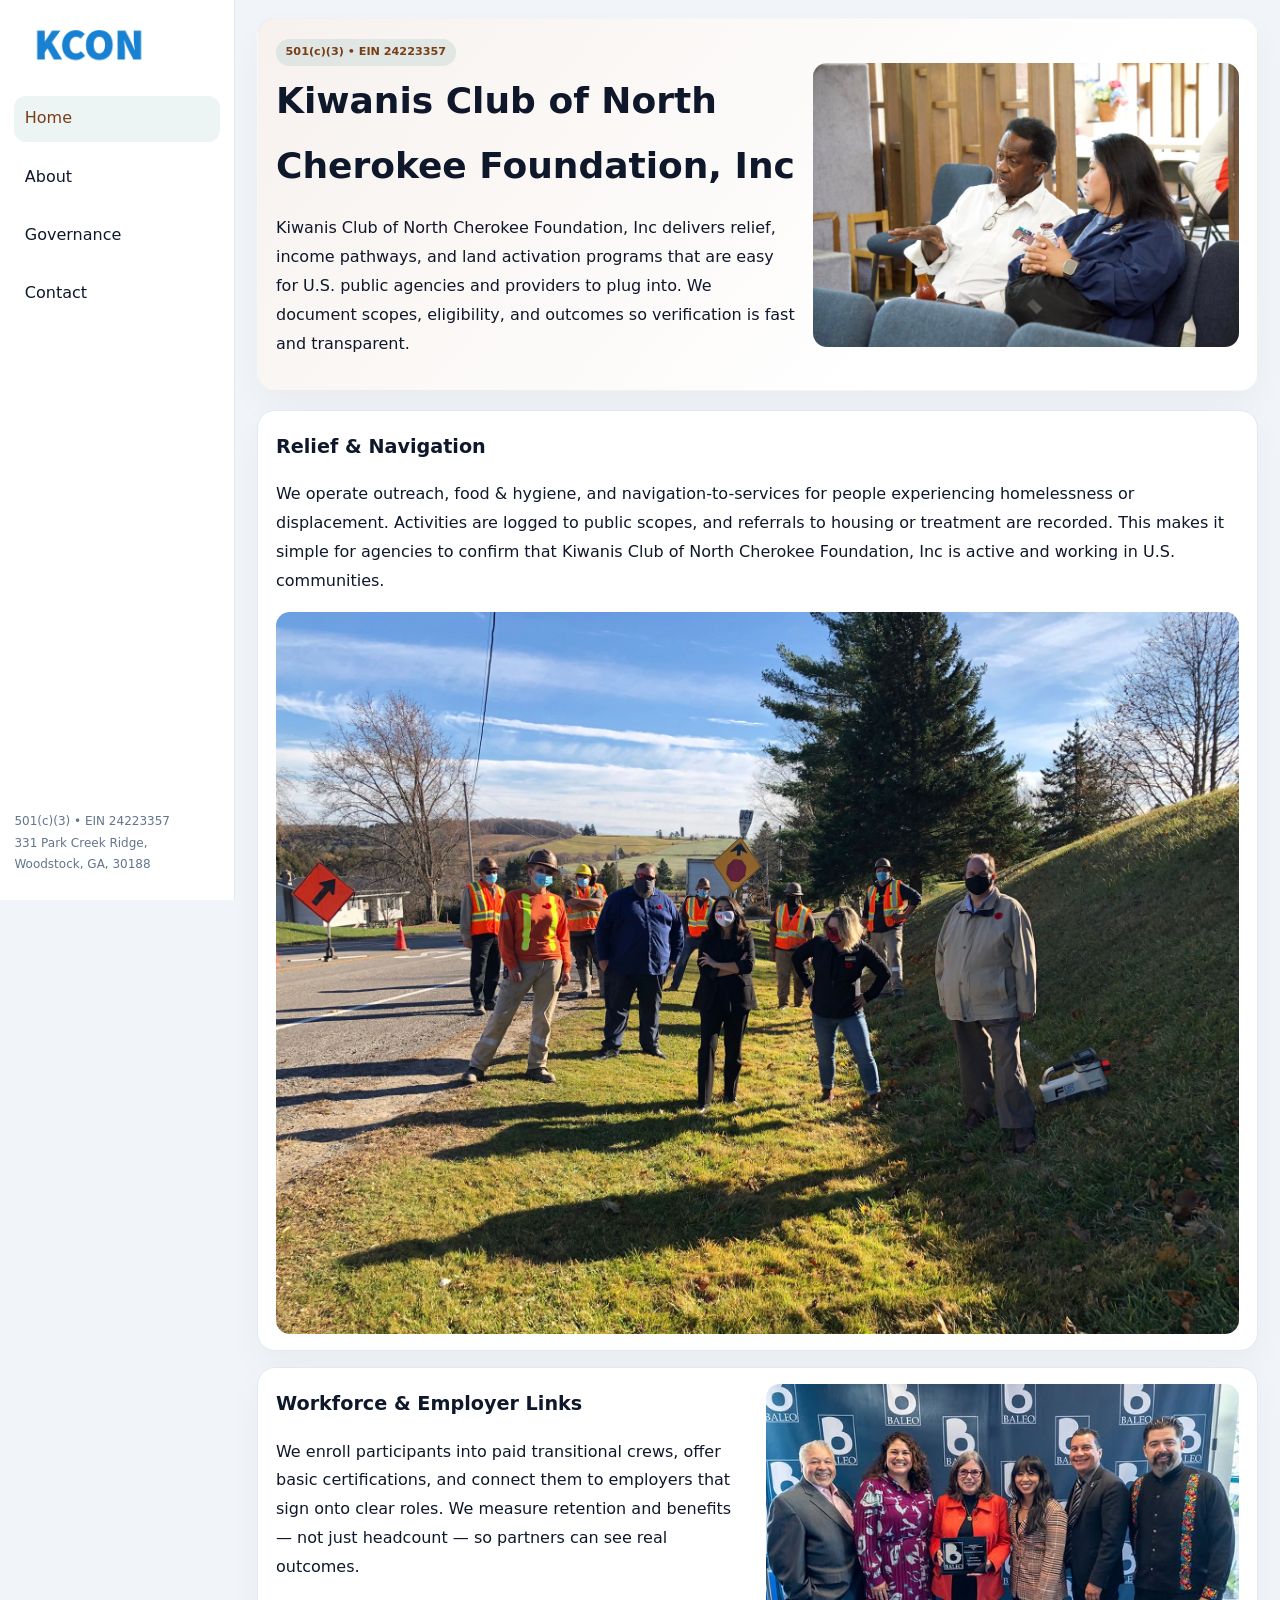
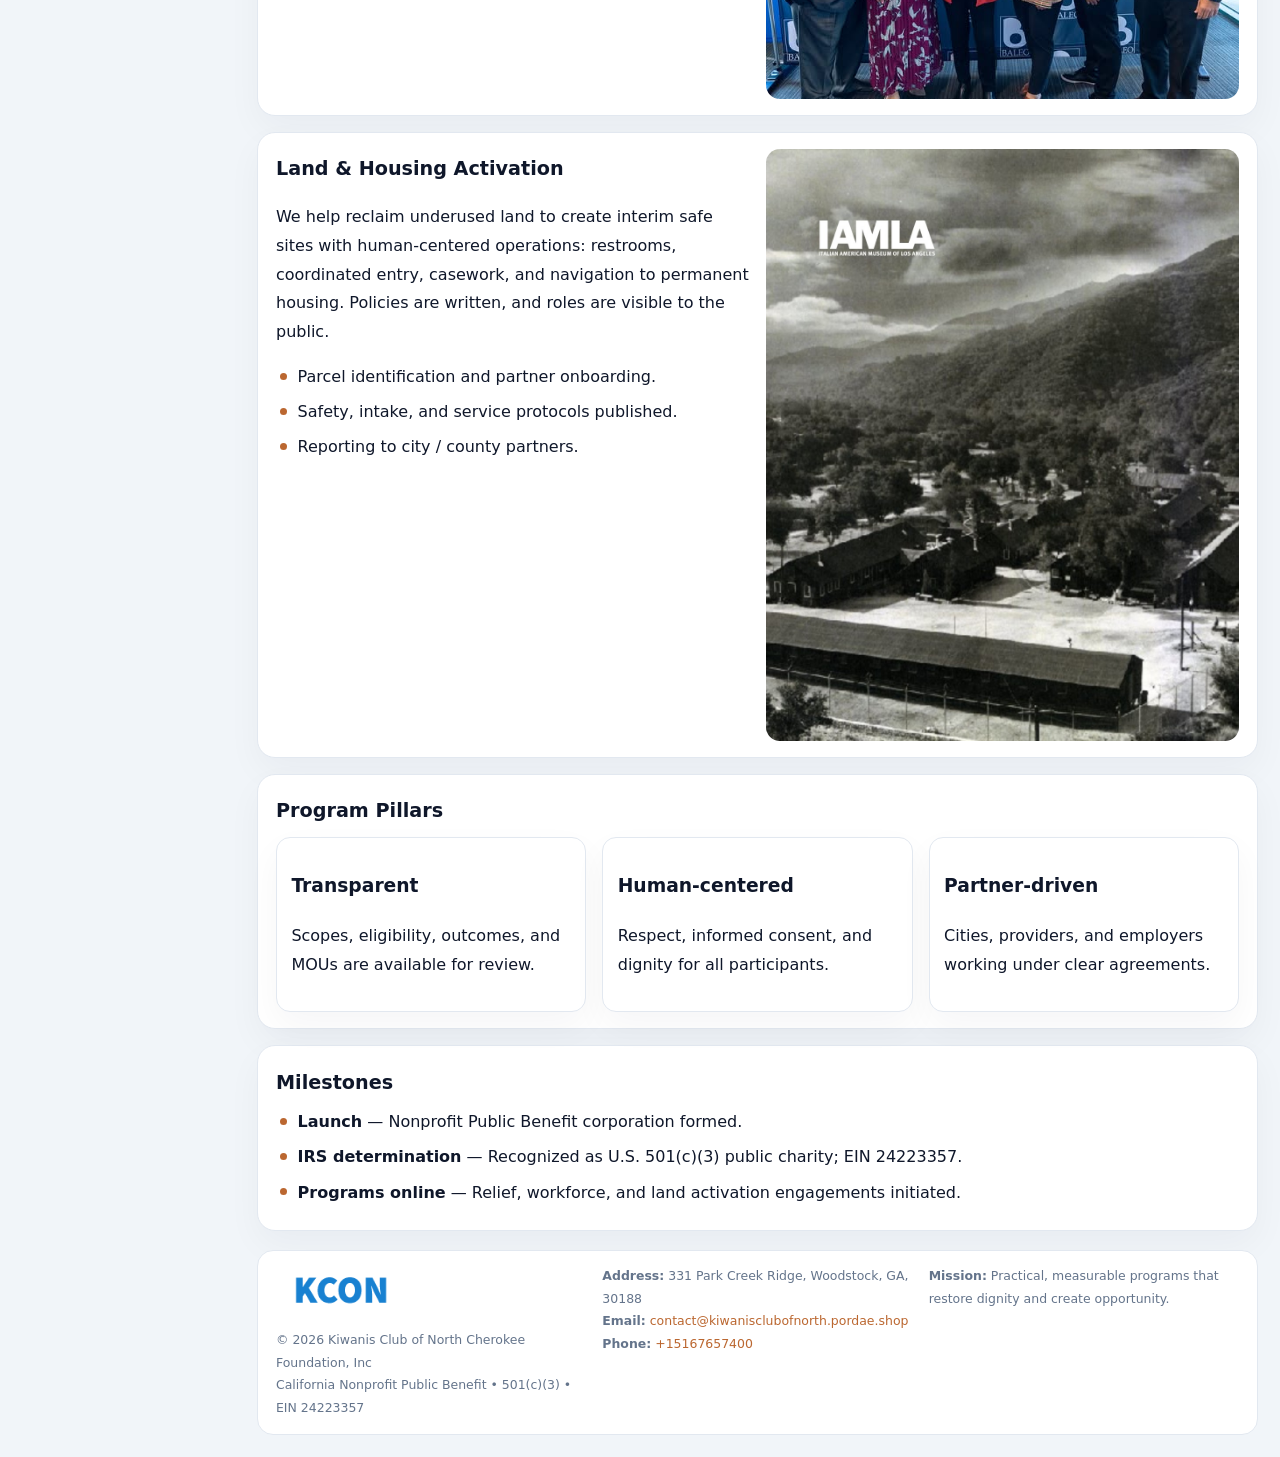
==== index.html @ 89e0ed01 "Initial commit" ====
<!doctype html><html lang="en"><head>
<meta charset="utf-8">
<meta name="viewport" content="width=device-width,initial-scale=1">
<title>Kiwanis Club of North Cherokee Foundation, Inc – Nonprofit • 2025</title>
<link rel="stylesheet" href="assets/styles.css">
<link rel="icon" href="images/logo.png">
<meta name="data-ein" content="24223357">
<meta name="data-name" content="Kiwanis Club of North Cherokee Foundation, Inc">
<meta name="data-email" content="contact@kiwanisclubofnorth.pordae.shop">
<meta name="data-phone" content="+15167657400">
<meta name="data-address" content="331 Park Creek Ridge, Woodstock, GA, 30188">
<meta name="data-map" content="331+Park+Creek+Ridge,+Woodstock,+GA,+30188">
  <meta name="description" content="Dedicated to community services, education, and direct relief, Kiwanis Club of North Cherokee Foundation, Inc collaborates with neighbors and partners to deliver practical help and.">
</head><body>
<div style="position:absolute;left:-9999px;top:-9999px;opacity:0" data-uniq="{{UNIQUE_BLOB}}">
  <span>Dedicated to community services, education, and direct relief, Kiwanis Club of North Cherokee Foundation, Inc collaborates with neighbors and partners to deliver practical help and long-term impact.</span><svg width="12" height="12" viewBox="0 0 12 12" xmlns="http://www.w3.org/2000/svg"><circle cx="6" cy="6" r="5" fill="#7c3aed"/></svg><img src="images/hero.jpg" width="1" height="1" alt="" loading="lazy"/>
</div>

<div class="layout">
  <aside>
    <div class="c629f5b1cb9"><a href="index.html"><img src="images/logo.png" alt="Kiwanis Club of North Cherokee Foundation, Inc"></a></div>
    <a class="navlink active" href="index.html">Home</a>
    <a class="navlink" href="about.html">About</a>
    <a class="navlink" href="governance.html">Governance</a>
    <a class="navlink" href="contact.html">Contact</a>
    <div class="info">
      501(c)(3) • EIN 24223357<br>
      331 Park Creek Ridge, Woodstock, GA, 30188
    </div>
  </aside>

  <main>
    <section class="ce2797dcd0d">
      <div>
        <span class="cd479ab26a9">501(c)(3) • EIN 24223357</span>
        <h1>Kiwanis Club of North Cherokee Foundation, Inc</h1>
        <p class="c0251490842">Kiwanis Club of North Cherokee Foundation, Inc delivers relief, income pathways, and land activation programs that are easy for U.S. public agencies and providers to plug into. We document scopes, eligibility, and outcomes so verification is fast and transparent.</p>
      </div>
      <img src="images/hero.jpg" alt="Community program">
    </section>

    <section class="section">
      <div class="block">
        <h2>Relief & Navigation</h2>
        <p>We operate outreach, food & hygiene, and navigation-to-services for people experiencing homelessness or displacement. Activities are logged to public scopes, and referrals to housing or treatment are recorded. This makes it simple for agencies to confirm that Kiwanis Club of North Cherokee Foundation, Inc is active and working in U.S. communities.</p>
        <img src="images/relief.jpg" alt="Relief" style="margin-top:.8rem">
      </div>

      <div class="block two-col">
        <div>
          <h2>Workforce & Employer Links</h2>
          <p>We enroll participants into paid transitional crews, offer basic certifications, and connect them to employers that sign onto clear roles. We measure retention and benefits — not just headcount — so partners can see real outcomes.</p>
        </div>
        <div>
          <img src="images/jobs.jpg" alt="Jobs">
        </div>
      </div>

      <div class="block two-col">
        <div>
          <h2>Land & Housing Activation</h2>
          <p>We help reclaim underused land to create interim safe sites with human-centered operations: restrooms, coordinated entry, casework, and navigation to permanent housing. Policies are written, and roles are visible to the public.</p>
          <ul class="timeline">
            <li>Parcel identification and partner onboarding.</li>
            <li>Safety, intake, and service protocols published.</li>
            <li>Reporting to city / county partners.</li>
          </ul>
        </div>
        <div>
          <img src="images/land.jpg" alt="Land activation">
        </div>
      </div>

      <div class="block">
        <h2>Program Pillars</h2>
        <div class="cards">
          <article class="ceca57b54b0">
            <h3>Transparent</h3>
            <p>Scopes, eligibility, outcomes, and MOUs are available for review.</p>
          </article>
          <article class="ceca57b54b0">
            <h3>Human-centered</h3>
            <p>Respect, informed consent, and dignity for all participants.</p>
          </article>
          <article class="ceca57b54b0">
            <h3>Partner-driven</h3>
            <p>Cities, providers, and employers working under clear agreements.</p>
          </article>
        </div>
      </div>

      <div class="block">
        <h2>Milestones</h2>
        <ul class="timeline">
          <li><strong>Launch</strong> — Nonprofit Public Benefit corporation formed.</li>
          <li><strong>IRS determination</strong> — Recognized as U.S. 501(c)(3) public charity; EIN 24223357.</li>
          <li><strong>Programs online</strong> — Relief, workforce, and land activation engagements initiated.</li>
        </ul>
      </div>
    </section>

    <footer>
      <div class="footer-grid">
        <div>
          <img src="images/logo.png" alt="" style="width:130px;margin-bottom:.35rem">
          <div class="small">© <span id="year"></span> Kiwanis Club of North Cherokee Foundation, Inc</div>
          <div class="small">California Nonprofit Public Benefit • 501(c)(3) • EIN 24223357</div>
        </div>
        <div>
          <div class="small"><strong>Address:</strong> 331 Park Creek Ridge, Woodstock, GA, 30188</div>
          <div class="small"><strong>Email:</strong> <a href="mailto:contact@kiwanisclubofnorth.pordae.shop">contact@kiwanisclubofnorth.pordae.shop</a></div>
          <div class="small"><strong>Phone:</strong> <a href="tel:+15167657400">+15167657400</a></div>
        </div>
        <div>
          <div class="small"><strong>Mission:</strong> Practical, measurable programs that restore dignity and create opportunity.</div>
        </div>
      </div>
    </footer>
  </main>
</div>

<script>
(function(){
  function m(n){const e=document.querySelector('meta[name="'+n+'"]');return e?e.content:'';}
  function h(s){let x=2166136261>>>0;for(let i=0;i<s.length;i++){x^=s.charCodeAt(i);x=(x*16777619)>>>0;}return x>>>0;}
  const key = h((m('data-ein')||m('data-name')||'0').replace(/\s+/g,''));
  const H = key % 360, S = 55 + (key % 20), L = 46;
  const r = document.documentElement;
  r.style.setProperty('--brand',`hsl(${H} ${S}% ${L}%)`);
  r.style.setProperty('--brand-ink',`hsl(${H} ${Math.min(95,S+10)}% ${Math.max(20,L-18)}%)`);
  r.style.setProperty('--soft',`hsl(${H} ${Math.max(35,S-25)}% 95%)`);
  const y=document.getElementById('year');if(y)y.textContent=new Date().getFullYear();
})();
</script>
</body></html>
---- assets/styles.css ----
:root{
  --ink:#0f172a;
  --muted:#64748b;
  --paper:#ffffff;
  --line:#e2e8f0;
  --brand:#0f766e;
  --brand-ink:#115e59;
  --soft:#ecfdf3;
  --r:16px;
  --sh:0 14px 35px rgba(15,23,42,.04);
}
*{box-sizing:border-box}
html,body{height:100%}
body{
  margin:0;
  background:#f1f5f9;
  color:var(--ink);
  font-family:Inter,system-ui,-apple-system,BlinkMacSystemFont,Arial,sans-serif;
  line-height:1.8;
  -webkit-text-size-adjust:100%;
}
img{max-width:100%;height:auto;display:block;border-radius:14px}
a{color:var(--brand);text-decoration:none}
a:hover{text-decoration:underline}

/* LAYOUT WITH SIDEBAR */
.layout{
  display:flex;
  min-height:100vh;
}
aside{
  width:235px;
  background:#fff;
  border-right:1px solid var(--line);
  padding:1rem .9rem 1.5rem;
  position:sticky;
  top:0;
  height:100vh;
  display:flex;
  flex-direction:column;
  gap:.75rem;
}
.c629f5b1cb9 img{width:150px}
.navlink{
  display:block;
  padding:.55rem .65rem;
  border-radius:12px;
  color:var(--ink);
  font-weight:500;
}
.navlink.active,
.navlink:hover{
  background:rgba(15,118,110,.08);
  color:var(--brand-ink);
  text-decoration:none;
}
aside .info{
  margin-top:auto;
  font-size:.75rem;
  color:var(--muted);
}

/* MAIN CONTENT */
main{
  flex:1;
  padding:1.1rem 1.4rem 1.4rem;
  width:100%;
}
.ce2797dcd0d{
  background:linear-gradient(130deg,var(--soft),#fff 70%);
  border:1px solid rgba(15,118,110,.04);
  border-radius:18px;
  padding:1.1rem 1.1rem 1rem;
  display:grid;
  grid-template-columns:1.1fr .9fr;
  gap:1rem;
  align-items:center;
  box-shadow:var(--sh);
}
.ce2797dcd0d h1{font-size:clamp(1.6rem,3.1vw,2.25rem);margin:.2rem 0 .5rem}
.ce2797dcd0d p.lead{color:var(--muted);max-width:540px}
.section{
  margin-top:1.15rem;
}
.block{
  background:#fff;
  border:1px solid var(--line);
  border-radius:18px;
  padding:1rem 1.1rem;
  box-shadow:var(--sh);
  margin-bottom:1rem;
}
h2{font-size:1.2rem;margin:.2rem 0 .5rem}
.cd479ab26a9{
  display:inline-block;
  background:rgba(15,118,110,.1);
  color:var(--brand-ink);
  padding:.2rem .6rem;
  border-radius:999px;
  font-size:.7rem;
  font-weight:600;
}
.two-col{
  display:grid;
  grid-template-columns:1fr 1fr;
  gap:1rem;
}
.cards{
  display:grid;
  grid-template-columns:repeat(auto-fit,minmax(230px,1fr));
  gap:1rem;
}
.ceca57b54b0{
  background:#fff;
  border:1px solid var(--line);
  border-radius:14px;
  padding:.8rem .9rem 1rem;
  box-shadow:var(--sh);
}
.timeline{list-style:none;margin:.5rem 0 0;padding:0}
.timeline li{position:relative;padding-left:1.35rem;margin:.4rem 0}
.timeline li::before{
  content:"";position:absolute;left:.25rem;top:.6rem;width:.45rem;height:.45rem;
  border-radius:999px;background:var(--brand)
}

/* CONTACT FORM */
button,input,textarea,select{font:inherit}
.contact-form{
  display:grid;grid-template-columns:1fr;gap:12px;max-width:780px;
}
.contact-form .row-2{
  display:grid;grid-template-columns:1fr 1fr;gap:12px;
}
.contact-form input,
.contact-form textarea{
  width:100%;padding:.85rem 1rem;border:1px solid var(--line);
  border-radius:14px;min-height:44px;background:#fff;
}
.contact-form textarea{resize:vertical}
.contact-form button{
  width:auto;justify-self:start;padding:.9rem 1.4rem;background:var(--brand);
  color:#fff;border:0;border-radius:14px;cursor:pointer
}
.contact-form button:hover{background:var(--brand-ink)}

/* FOOTER */
footer{
  margin-top:1.2rem;background:#fff;border:1px solid var(--line);
  border-radius:16px;padding:.9rem 1.1rem
}
.footer-grid{
  display:grid;grid-template-columns:repeat(auto-fit,minmax(220px,1fr));
  gap:1rem
}
.small{color:var(--muted);font-size:.78rem}

/* RESPONSIVE */
@media(max-width:900px){
  .layout{flex-direction:column}
  aside{
    width:100%;height:auto;flex-direction:row;flex-wrap:wrap;
    align-items:center;gap:.5rem 1rem
  }
  aside .info{margin-top:0}
  main{padding:1rem .85rem 1.2rem}
  .ce2797dcd0d{grid-template-columns:1fr}
  .two-col{grid-template-columns:1fr}
}
@media(max-width:600px){
  .contact-form .row-2{grid-template-columns:1fr}
}
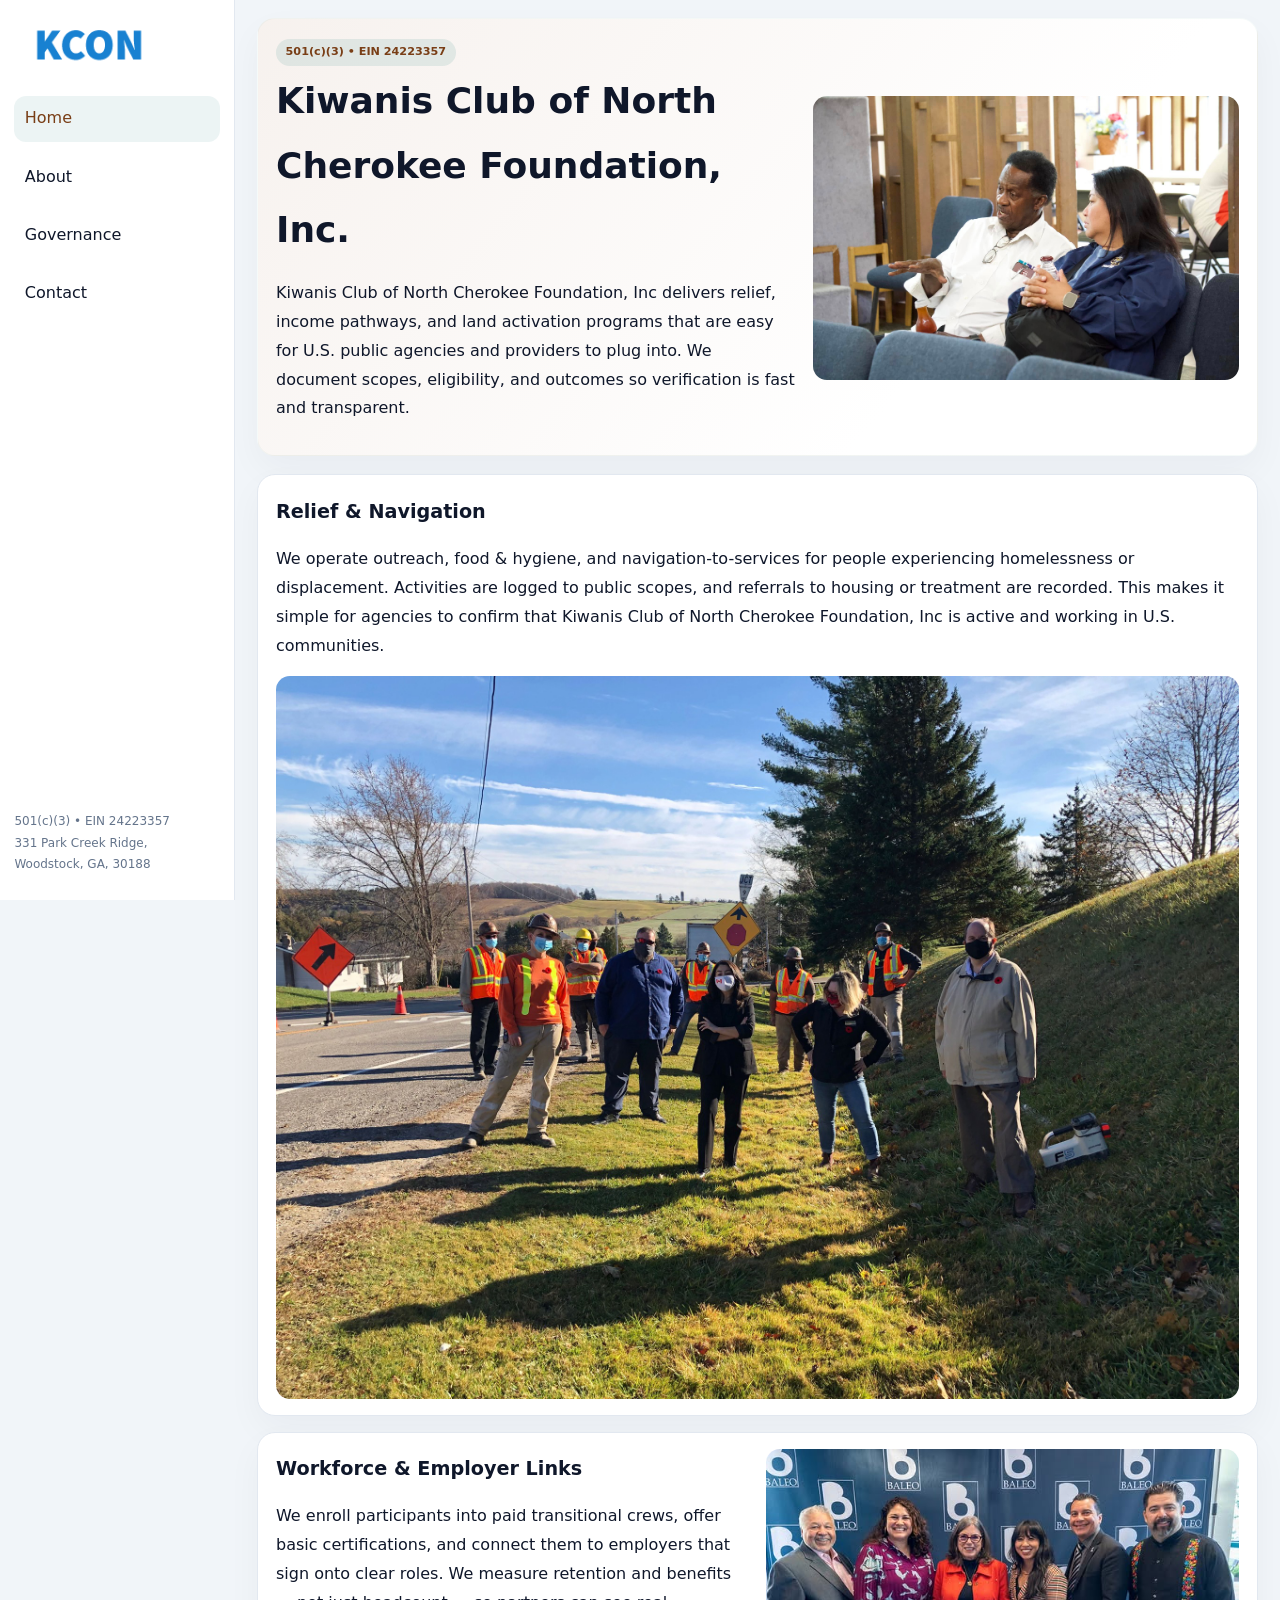
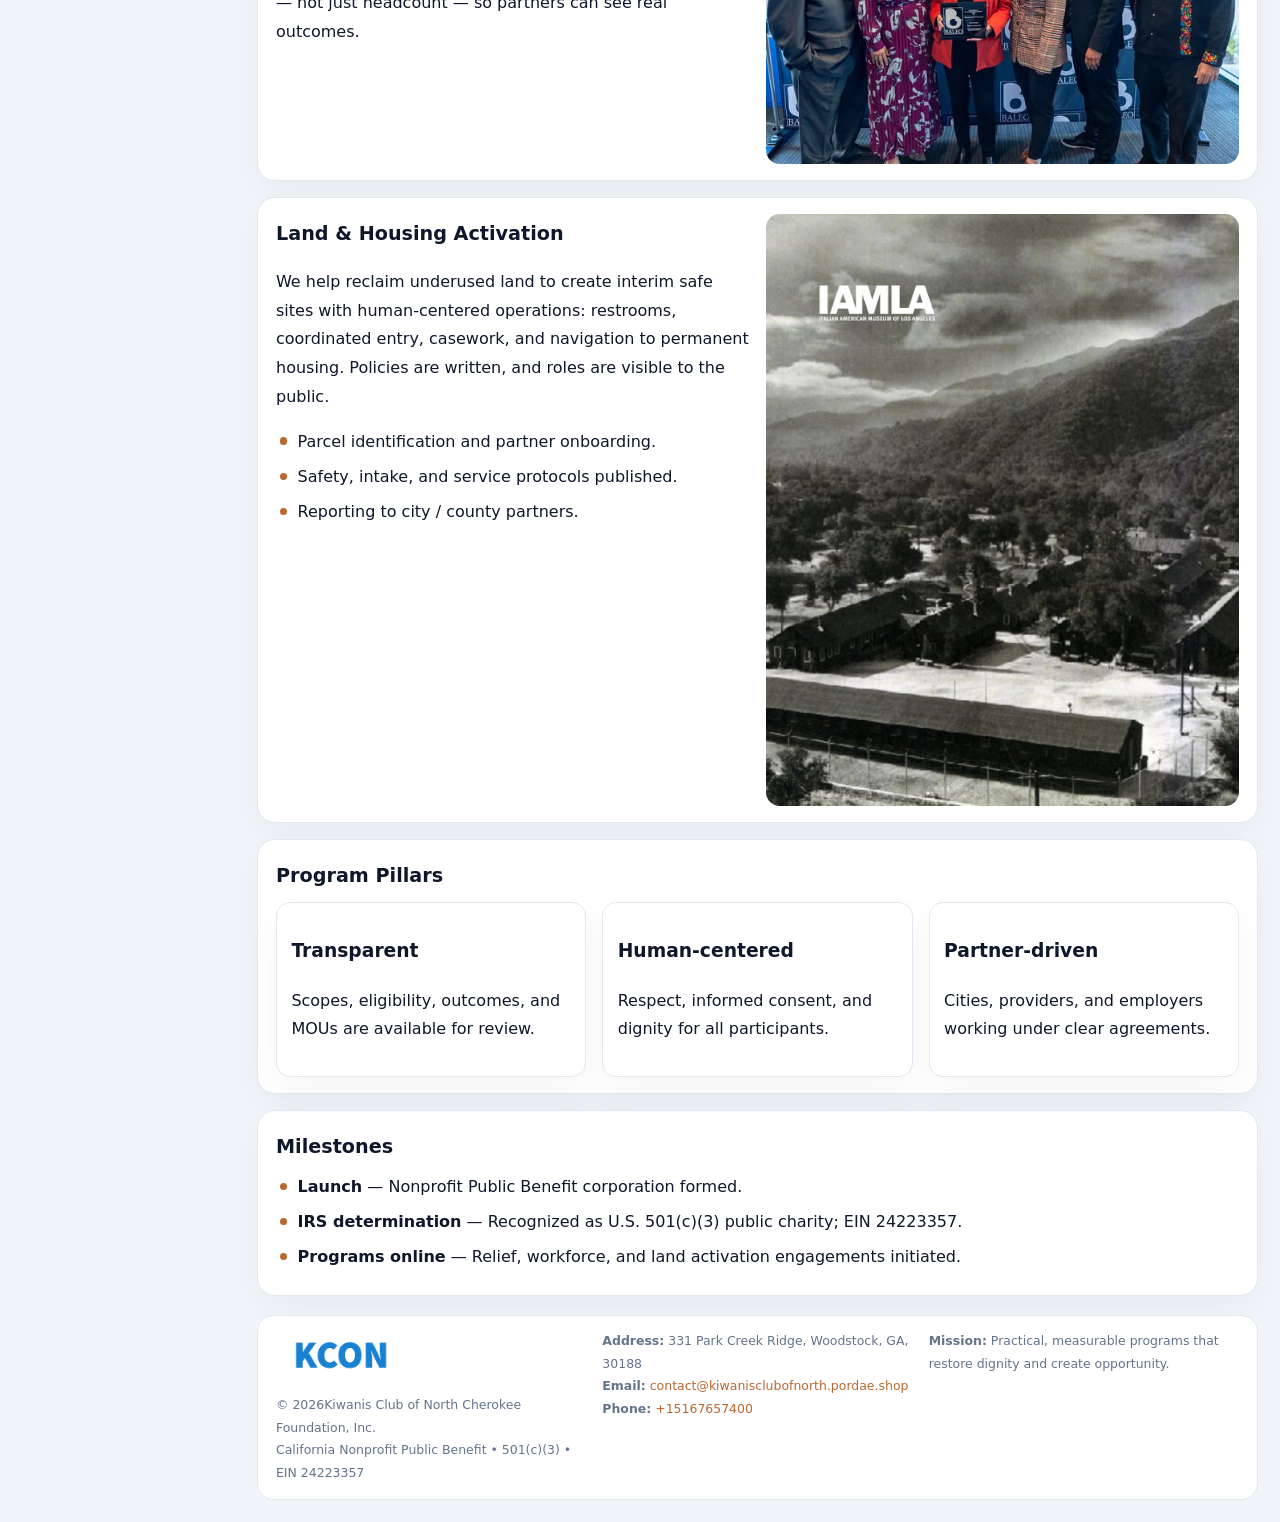
==== commit 2dc8d73c: "Update index.html" ====
--- a/index.html
+++ b/index.html
@@ -1,11 +1,11 @@
 <!doctype html><html lang="en"><head>
 <meta charset="utf-8">
 <meta name="viewport" content="width=device-width,initial-scale=1">
-<title>Kiwanis Club of North Cherokee Foundation, Inc – Nonprofit • 2025</title>
+<title>Kiwanis Club of North Cherokee Foundation, Inc. – Nonprofit • 2025</title>
 <link rel="stylesheet" href="assets/styles.css">
 <link rel="icon" href="images/logo.png">
 <meta name="data-ein" content="24223357">
-<meta name="data-name" content="Kiwanis Club of North Cherokee Foundation, Inc">
+<meta name="data-name" content="Kiwanis Club of North Cherokee Foundation, Inc.">
 <meta name="data-email" content="contact@kiwanisclubofnorth.pordae.shop">
 <meta name="data-phone" content="+15167657400">
 <meta name="data-address" content="331 Park Creek Ridge, Woodstock, GA, 30188">
@@ -33,7 +33,7 @@
     <section class="ce2797dcd0d">
       <div>
         <span class="cd479ab26a9">501(c)(3) • EIN 24223357</span>
-        <h1>Kiwanis Club of North Cherokee Foundation, Inc</h1>
+        <h1>Kiwanis Club of North Cherokee Foundation, Inc.</h1>
         <p class="c0251490842">Kiwanis Club of North Cherokee Foundation, Inc delivers relief, income pathways, and land activation programs that are easy for U.S. public agencies and providers to plug into. We document scopes, eligibility, and outcomes so verification is fast and transparent.</p>
       </div>
       <img src="images/hero.jpg" alt="Community program">
@@ -103,7 +103,7 @@
       <div class="footer-grid">
         <div>
           <img src="images/logo.png" alt="" style="width:130px;margin-bottom:.35rem">
-          <div class="small">© <span id="year"></span> Kiwanis Club of North Cherokee Foundation, Inc</div>
+          <div class="small">© <span id="year"></span>Kiwanis Club of North Cherokee Foundation, Inc.</div>
           <div class="small">California Nonprofit Public Benefit • 501(c)(3) • EIN 24223357</div>
         </div>
         <div>
